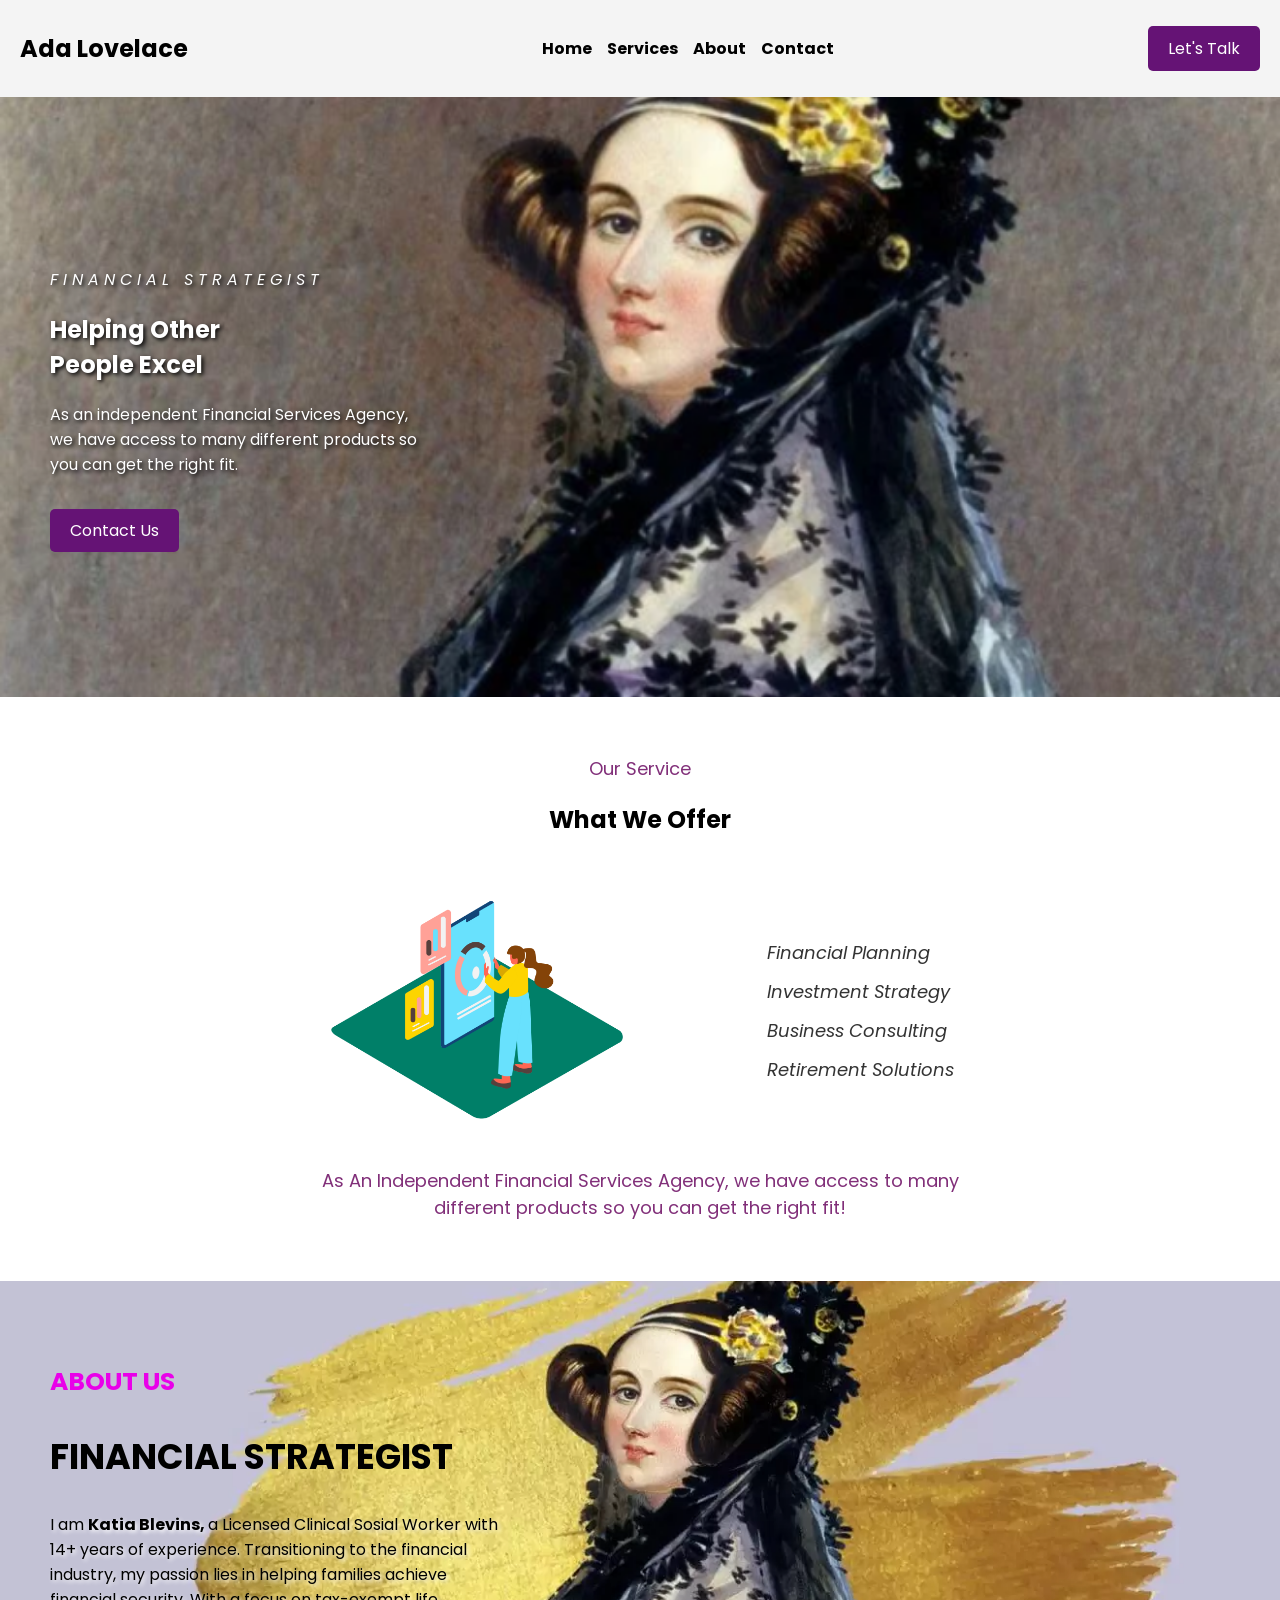
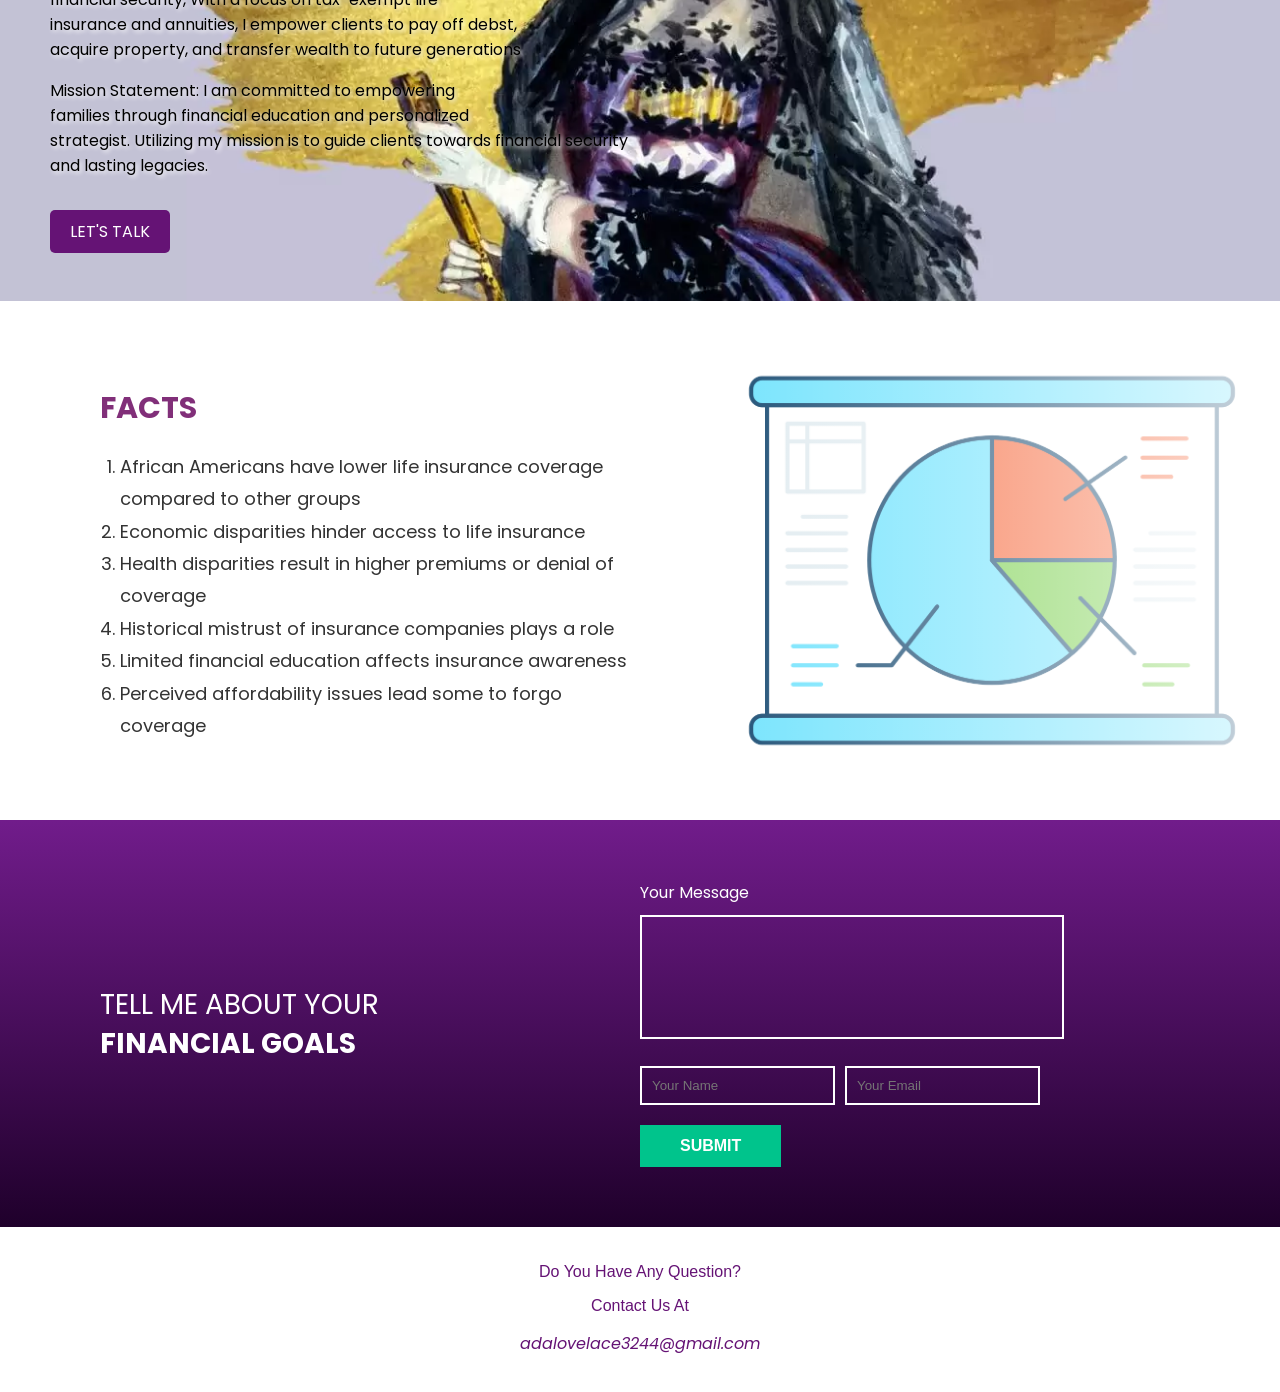
==== index.html @ 58914470 "Update and rename revlandingpage.html to index.html" ====
<!DOCTYPE html>
<html lang="en">
<head>
    <meta charset="UTF-8">
    <meta name="viewport" content="width=device-width, initial-scale=1.0">
    <title>Financial Strategist</title>
    <style>
        @import url('https://fonts.googleapis.com/css2?family=Poppins:ital,wght@0,100;0,200;0,300;0,400;0,500;0,600;0,700;0,800;0,900;1,100;1,200;1,300;1,400;1,500;1,600;1,700;1,800;1,900&display=swap');

        body {
            font-family: 'Poppins', sans-serif;
            margin: 0;
            padding: 0;
            box-sizing: border-box;
        }

        header {
            display: flex;
            justify-content: space-between;
            align-items: center;
            padding: 20px;
            background-color: #f4f4f4;
        }

        .logo {
            font-size: 24px;
            font-weight: bold;
        }

        nav ul {
            list-style: none;
            display: flex;
            gap: 15px;
        }

        nav ul li {
            cursor: pointer;
        }

        .tombol {
            padding: 10px 20px;
            background-color: #651375;
            color: white;
            text-decoration: none;
            border-radius: 5px;
        }

        .konten {
            height: 500px;
            display: flex;
            justify-content: space-between;
            align-items: center;
            padding: 50px;
            background-image: url(images/adalovelace.png);
            background-size: cover;
            background-position: center;
            background-repeat: no-repeat;
        }

        .konten1 {
            max-width: 50%;
            color: white;
        }

        .konten h1 {
            margin-bottom: 20px;
        }

        .layanan {
            padding: 40px 0 60px 0;
            text-align: center;
            background-color: #fff;
        }

        .layanan p {
            font-size: 18px;
            color: #812f79;
        }

        .layanan1 {
            display: flex;
            justify-content: center;
            align-items: center;
            gap: 100px;
            margin-top: 30px;
        }

        .layanan1 img {
            width: 300px;
            border-radius: 0px;
        }

        .layanan1 ul {
            list-style: none;
            text-align: left;
            font-size: 18px;
            color: #333;
            font-style: oblique;
        }

        .layanan1 li {
            margin-bottom: 10px;
            line-height: 1.6;
        }

        .isi {
            height: 500px;
            display: flex;
            justify-content: space-between;
            align-items: center;
            padding: 60px 50px;
            background-image: url(images/ada.png);
            background-size: cover;
            background-position: center;
            background-repeat: no-repeat;
        }

        .isi1 {
            text-align: left;
        }

        .fakta1 img {
            align-items: end;
            width: 300px;
            border-radius: 0px;
        }

        /* LAND4 - Facts */
        .list {
            position: relative;
            background-image: url('images/chart-5-74.png');
            background-repeat: no-repeat;
            background-position: right center;
            background-size: 45%;
            padding: 60px 100px;
            background-color: #fff;
        }

        .list::before {
            content: "";
            position: absolute;
            top: 0;
            right: 0;
            width: 50%;
            height: 100%;
            background: linear-gradient(to left, rgba(255,255,255,0.8), transparent);
            z-index: 0;
        }

        .list-content {
            position: relative;
            z-index: 1;
            max-width: 50%;
        }

        .list-content h2 {
            font-size: 30px;
            color: #812f79;
            margin-bottom: 20px;
        }

        .list-content ol {
            list-style: decimal;
            color: #333;
            font-size: 18px;
            line-height: 1.8;
            padding-left: 20px;
        }

        .test {
            display: flex;
            justify-content: space-between;
            align-items: center;
            padding: 60px 100px;
            background: linear-gradient(to bottom, #711c8b, #1f002b);
            color: white;
        }

        .test1 {
            flex: 1;
        }

        .test1 h2 {
            font-size: 28px;
            line-height: 1.4;
            font-weight: 400;
        }

        .test1 span {
            font-weight: 700;
        }

        .test2 {
            flex: 1;
            display: flex;
            flex-direction: column;
        }

        form {
            width: 100%;
            max-width: 400px;
        }

        label {
            font-size: 16px;
        }

        textarea {
            width: 100%;
            height: 100px;
            border: 2px solid white;
            background: transparent;
            color: white;
            padding: 10px;
            margin: 10px 0 20px;
            resize: none;
        }

        .masukkan {
            display: flex;
            gap: 10px;
        }

        .masukkan input {
            flex: 1;
            padding: 10px;
            border: 2px solid white;
            background: transparent;
            color: white;
        }

        button {
            margin-top: 20px;
            padding: 12px 40px;
            background-color: #00c48c;
            border: none;
            color: white;
            font-weight: bold;
            font-size: 16px;
            cursor: pointer;
        }

        button:hover {
            background-color: #00e9a3;
        }

        .foter {
            text-align: center;
            padding: 20px;
            background-color: #ffffff;
            color: rgb(0, 0, 0);
        }
    </style>
</head>
<body>
    <!-- Land1 -->
    <header>
        <div class="logo">Ada Lovelace</div>
        <nav>
            <ul>
                <li><b>Home</b></li>
                <li><b>Services</b></li>
                <li><b>About</b></li>
                <li><b>Contact</b></li>
            </ul>
        </nav>
        <a href="#" class="tombol">Let's Talk</a>
    </header>

    <section class="konten">
        <div class="konten1">
            <p style="font-style: italic; text-shadow: 2px 2px 4px black;">F I N A N C I A L &nbsp; S T R A T E G I S T</p>
            <h1 style="text-shadow: 2px 2px 4px black;">Helping Other <br> People Excel</h1>
            <p style="text-shadow: 2px 2px 4px black;">As an independent Financial Services Agency,<br> we have access to many different products so <br>you can get the right fit.</p> <br>
            <a href="#" class="tombol">Contact Us</a>
        </div>
    </section>

    <!-- Land2 -->
    <section id="layanan" class="layanan">
        <p>Our Service</p>
        <h2>What We Offer</h2>

        <div class="layanan1">
            <img src="images/smartphone-data-82.png" alt="smartphone">
            <ul>
                <li>Financial Planning</li>
                <li>Investment Strategy</li>
                <li>Business Consulting</li>
                <li>Retirement Solutions</li>
            </ul>
        </div>

        <p style="display: inline;">As An Independent Financial Services Agency, we have access to many <br>different products so you can get the right fit!</p>
    </section>

    <!-- Land3 -->
    <section class="isi">
        <div class="isi1">
            <h3 style="color: #e900e9; font-size: 25px;">ABOUT US</h3>
            <h1 style="font-size: 35px;">FINANCIAL STRATEGIST</h1>
            <p style="color: black; text-shadow: 2px 2px 4px white;">I am <strong>Katia Blevins, </strong>a Licensed Clinical Sosial Worker with <br>
                14+ years of experience. Transitioning to the financial <br>
                industry, my passion lies in helping families achieve <br>
                financial security, With a focus on tax-exempt life <br>
                insurance and annuities, I empower clients to pay off debst, <br>
                acquire property, and transfer wealth to future generations</p>
            
            <p style="color: black; text-shadow: 2px 2px 4px white;">Mission Statement: I am committed to empowering <br>
                families through financial education and personalized <br>
                strategist. Utilizing my mission is to guide clients towards financial security <br>
                and lasting legacies.</p><br>

            <a href="#" class="tombol">LET'S TALK</a>
        </div>
    </section>

    <!-- Land4 -->
    <section class="list">
        <div class="list-content">
            <h2>FACTS</h2>
            <ol>
                <li>African Americans have lower life insurance coverage compared to other groups</li>
                <li>Economic disparities hinder access to life insurance</li>
                <li>Health disparities result in higher premiums or denial of coverage</li>
                <li>Historical mistrust of insurance companies plays a role</li>
                <li>Limited financial education affects insurance awareness</li>
                <li>Perceived affordability issues lead some to forgo coverage</li>
            </ol>
        </div>
    </section>

    <!-- Land5 -->
    <section class="test">
        <div class="test1">
            <h2>TELL ME ABOUT YOUR<br><span>FINANCIAL GOALS</span></h2>
        </div>
        <div class="test2">
            <form>
                <label>Your Message</label>
                <textarea placeholder=""></textarea>

                <div class="masukkan">
                    <input type="text" placeholder="Your Name">
                    <input type="email" placeholder="Your Email">
                </div>

                <button type="submit">SUBMIT</button>
            </form>
        </div>
    </section>

    <!--Footer-->

    <footer class= foter>
        <p style="color: #651375; font-family: 'Franklin Gothic Medium', 'Arial Narrow', Arial, sans-serif;">Do You Have Any Question?</p>
        <p style="color: #651375; font-family: 'Franklin Gothic Medium', 'Arial Narrow', Arial, sans-serif;">Contact Us At</p>
        <p style="color: #651375; font-style: italic;">adalovelace3244@gmail.com</p>
    </footer>
</body>
</html>
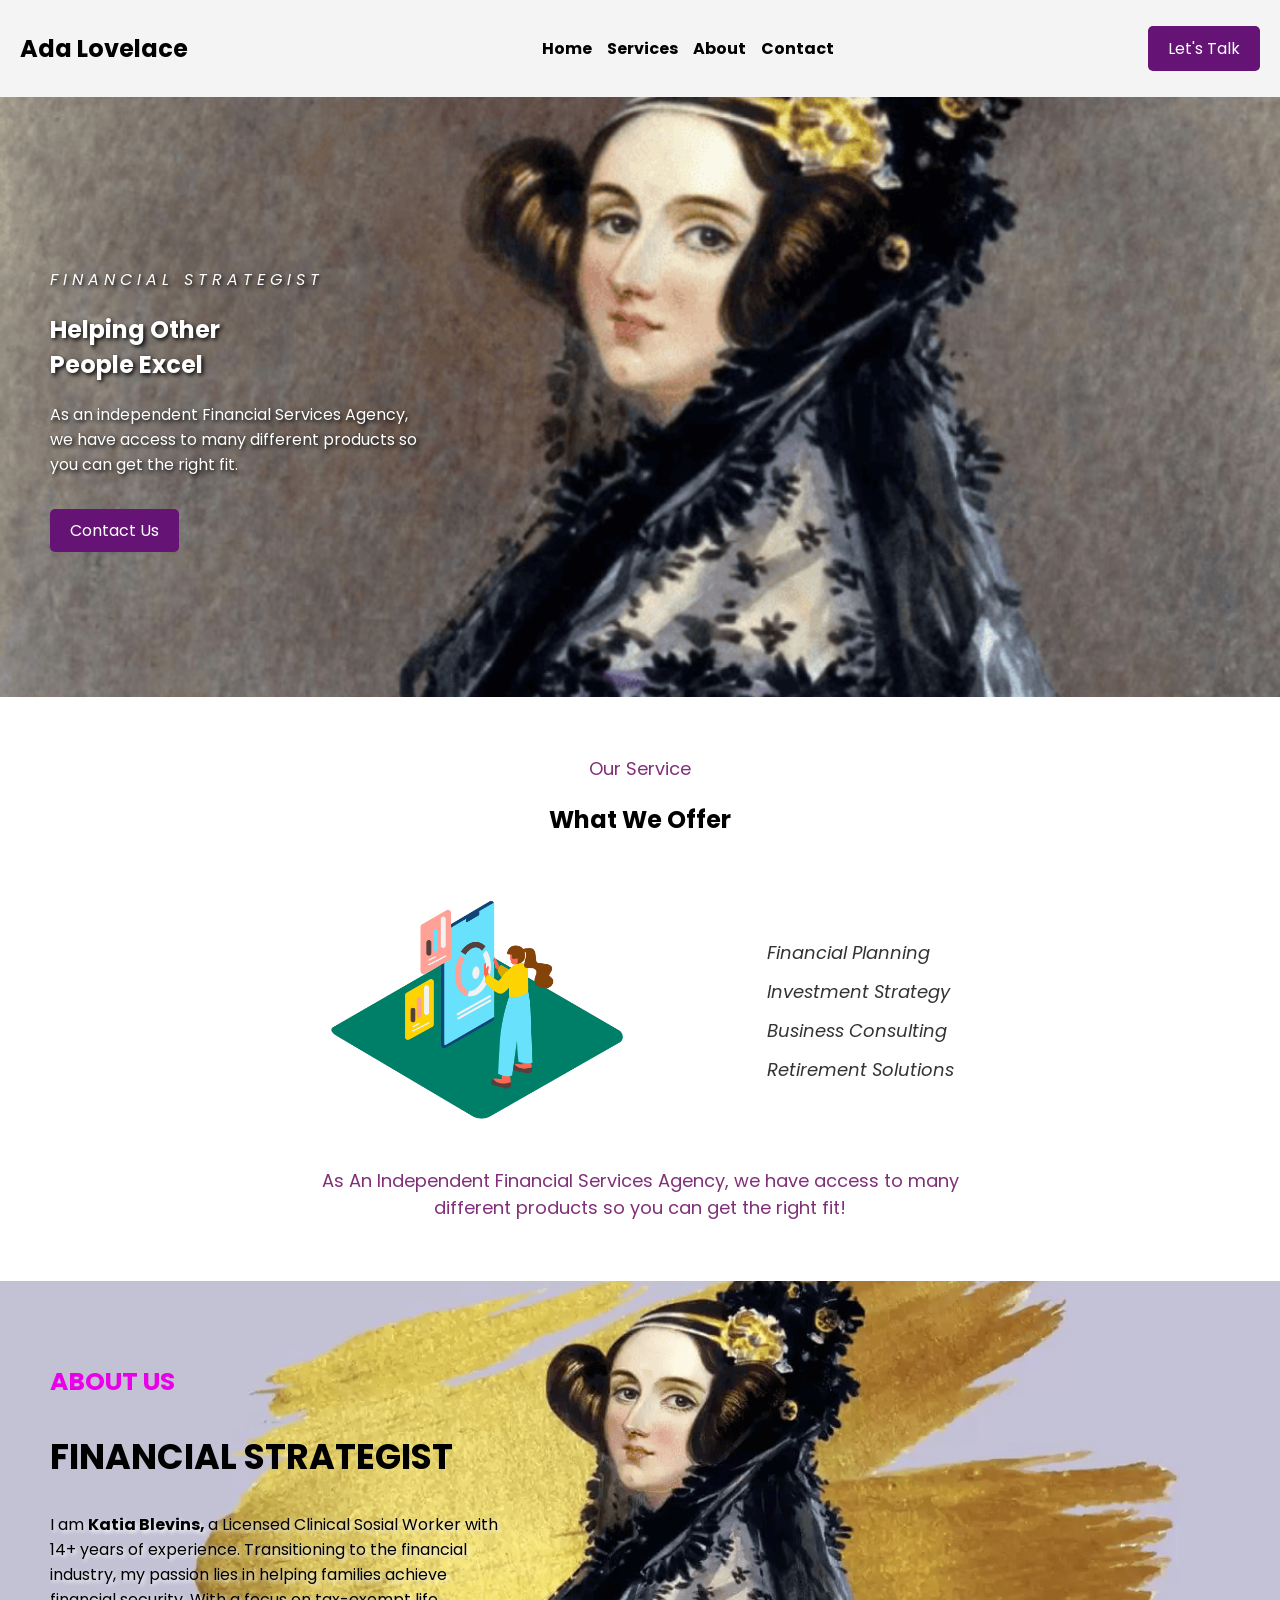
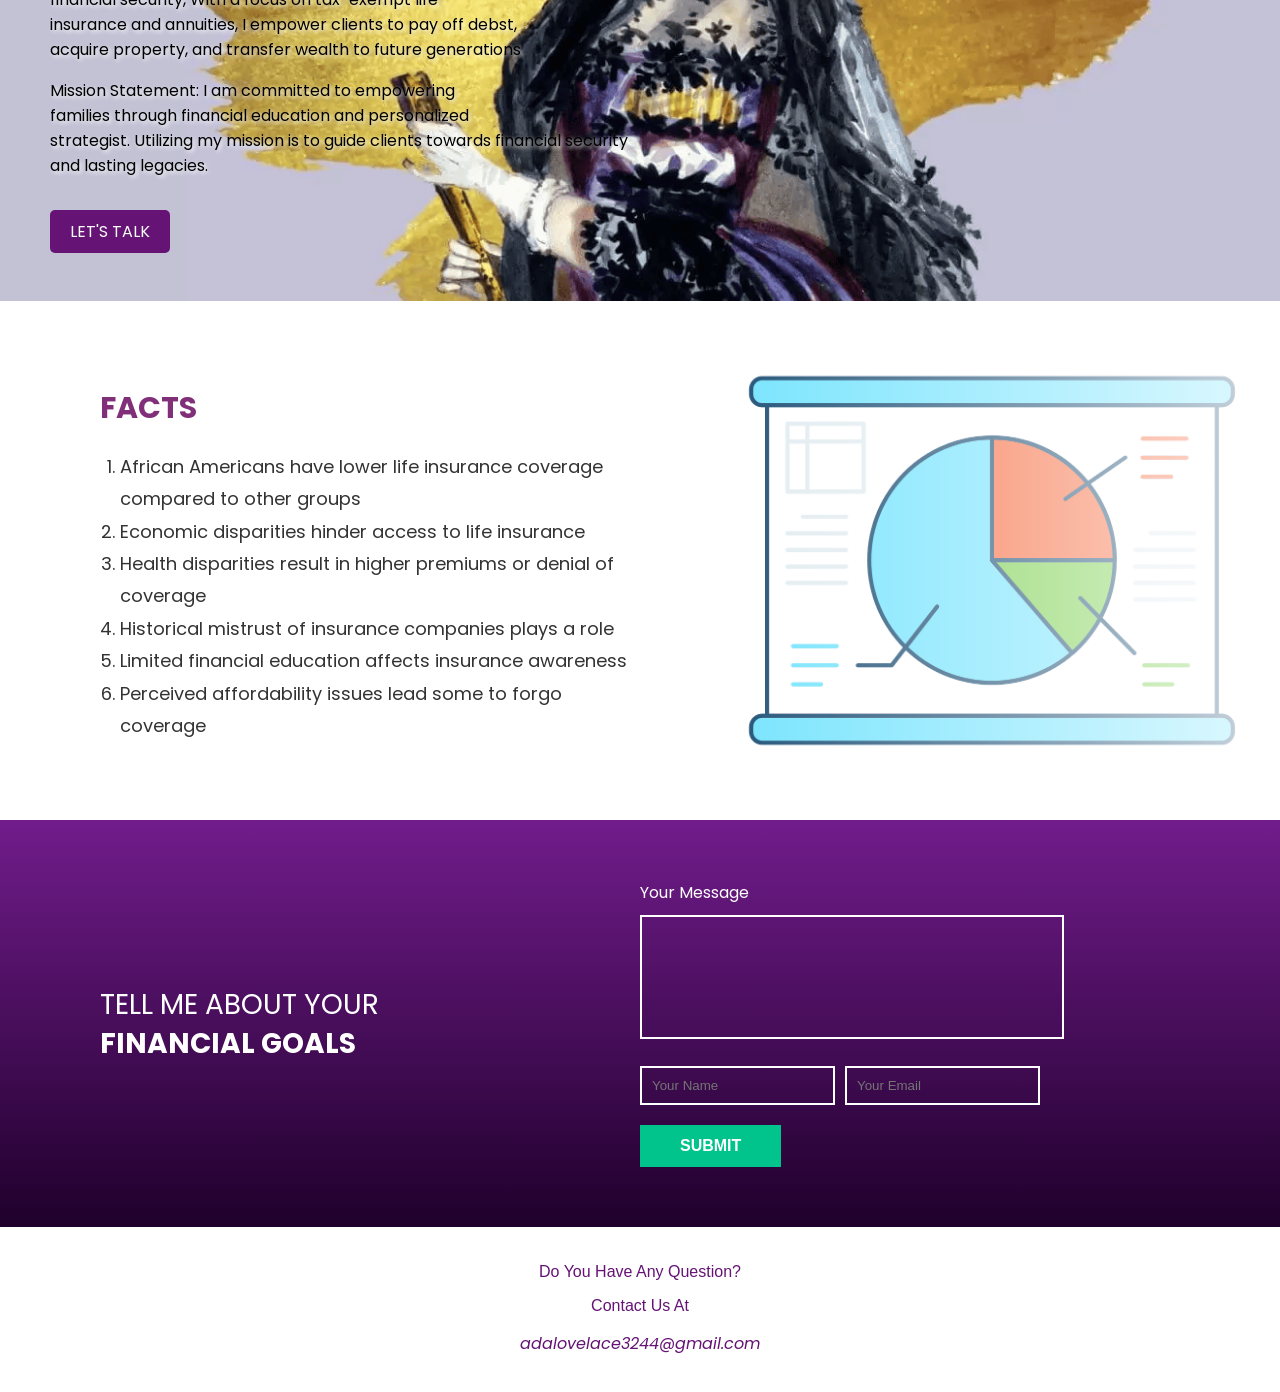
==== commit ecb885b5: "Update index.html" ====
--- a/index.html
+++ b/index.html
@@ -4,253 +4,7 @@
     <meta charset="UTF-8">
     <meta name="viewport" content="width=device-width, initial-scale=1.0">
     <title>Financial Strategist</title>
-    <style>
-        @import url('https://fonts.googleapis.com/css2?family=Poppins:ital,wght@0,100;0,200;0,300;0,400;0,500;0,600;0,700;0,800;0,900;1,100;1,200;1,300;1,400;1,500;1,600;1,700;1,800;1,900&display=swap');
-
-        body {
-            font-family: 'Poppins', sans-serif;
-            margin: 0;
-            padding: 0;
-            box-sizing: border-box;
-        }
-
-        header {
-            display: flex;
-            justify-content: space-between;
-            align-items: center;
-            padding: 20px;
-            background-color: #f4f4f4;
-        }
-
-        .logo {
-            font-size: 24px;
-            font-weight: bold;
-        }
-
-        nav ul {
-            list-style: none;
-            display: flex;
-            gap: 15px;
-        }
-
-        nav ul li {
-            cursor: pointer;
-        }
-
-        .tombol {
-            padding: 10px 20px;
-            background-color: #651375;
-            color: white;
-            text-decoration: none;
-            border-radius: 5px;
-        }
-
-        .konten {
-            height: 500px;
-            display: flex;
-            justify-content: space-between;
-            align-items: center;
-            padding: 50px;
-            background-image: url(images/adalovelace.png);
-            background-size: cover;
-            background-position: center;
-            background-repeat: no-repeat;
-        }
-
-        .konten1 {
-            max-width: 50%;
-            color: white;
-        }
-
-        .konten h1 {
-            margin-bottom: 20px;
-        }
-
-        .layanan {
-            padding: 40px 0 60px 0;
-            text-align: center;
-            background-color: #fff;
-        }
-
-        .layanan p {
-            font-size: 18px;
-            color: #812f79;
-        }
-
-        .layanan1 {
-            display: flex;
-            justify-content: center;
-            align-items: center;
-            gap: 100px;
-            margin-top: 30px;
-        }
-
-        .layanan1 img {
-            width: 300px;
-            border-radius: 0px;
-        }
-
-        .layanan1 ul {
-            list-style: none;
-            text-align: left;
-            font-size: 18px;
-            color: #333;
-            font-style: oblique;
-        }
-
-        .layanan1 li {
-            margin-bottom: 10px;
-            line-height: 1.6;
-        }
-
-        .isi {
-            height: 500px;
-            display: flex;
-            justify-content: space-between;
-            align-items: center;
-            padding: 60px 50px;
-            background-image: url(images/ada.png);
-            background-size: cover;
-            background-position: center;
-            background-repeat: no-repeat;
-        }
-
-        .isi1 {
-            text-align: left;
-        }
-
-        .fakta1 img {
-            align-items: end;
-            width: 300px;
-            border-radius: 0px;
-        }
-
-        /* LAND4 - Facts */
-        .list {
-            position: relative;
-            background-image: url('images/chart-5-74.png');
-            background-repeat: no-repeat;
-            background-position: right center;
-            background-size: 45%;
-            padding: 60px 100px;
-            background-color: #fff;
-        }
-
-        .list::before {
-            content: "";
-            position: absolute;
-            top: 0;
-            right: 0;
-            width: 50%;
-            height: 100%;
-            background: linear-gradient(to left, rgba(255,255,255,0.8), transparent);
-            z-index: 0;
-        }
-
-        .list-content {
-            position: relative;
-            z-index: 1;
-            max-width: 50%;
-        }
-
-        .list-content h2 {
-            font-size: 30px;
-            color: #812f79;
-            margin-bottom: 20px;
-        }
-
-        .list-content ol {
-            list-style: decimal;
-            color: #333;
-            font-size: 18px;
-            line-height: 1.8;
-            padding-left: 20px;
-        }
-
-        .test {
-            display: flex;
-            justify-content: space-between;
-            align-items: center;
-            padding: 60px 100px;
-            background: linear-gradient(to bottom, #711c8b, #1f002b);
-            color: white;
-        }
-
-        .test1 {
-            flex: 1;
-        }
-
-        .test1 h2 {
-            font-size: 28px;
-            line-height: 1.4;
-            font-weight: 400;
-        }
-
-        .test1 span {
-            font-weight: 700;
-        }
-
-        .test2 {
-            flex: 1;
-            display: flex;
-            flex-direction: column;
-        }
-
-        form {
-            width: 100%;
-            max-width: 400px;
-        }
-
-        label {
-            font-size: 16px;
-        }
-
-        textarea {
-            width: 100%;
-            height: 100px;
-            border: 2px solid white;
-            background: transparent;
-            color: white;
-            padding: 10px;
-            margin: 10px 0 20px;
-            resize: none;
-        }
-
-        .masukkan {
-            display: flex;
-            gap: 10px;
-        }
-
-        .masukkan input {
-            flex: 1;
-            padding: 10px;
-            border: 2px solid white;
-            background: transparent;
-            color: white;
-        }
-
-        button {
-            margin-top: 20px;
-            padding: 12px 40px;
-            background-color: #00c48c;
-            border: none;
-            color: white;
-            font-weight: bold;
-            font-size: 16px;
-            cursor: pointer;
-        }
-
-        button:hover {
-            background-color: #00e9a3;
-        }
-
-        .foter {
-            text-align: center;
-            padding: 20px;
-            background-color: #ffffff;
-            color: rgb(0, 0, 0);
-        }
-    </style>
+    <link rel="stylesheet" href="/css/style.css">
 </head>
 <body>
     <!-- Land1 -->
@@ -359,4 +113,3 @@
     </footer>
 </body>
 </html>
-
--- a/css/style.css
+++ b/css/style.css
@@ -0,0 +1,245 @@
+@import url('https://fonts.googleapis.com/css2?family=Poppins:ital,wght@0,100;0,200;0,300;0,400;0,500;0,600;0,700;0,800;0,900;1,100;1,200;1,300;1,400;1,500;1,600;1,700;1,800;1,900&display=swap');
+
+        body {
+            font-family: 'Poppins', sans-serif;
+            margin: 0;
+            padding: 0;
+            box-sizing: border-box;
+        }
+
+        header {
+            display: flex;
+            justify-content: space-between;
+            align-items: center;
+            padding: 20px;
+            background-color: #f4f4f4;
+        }
+
+        .logo {
+            font-size: 24px;
+            font-weight: bold;
+        }
+
+        nav ul {
+            list-style: none;
+            display: flex;
+            gap: 15px;
+        }
+
+        nav ul li {
+            cursor: pointer;
+        }
+
+        .tombol {
+            padding: 10px 20px;
+            background-color: #651375;
+            color: white;
+            text-decoration: none;
+            border-radius: 5px;
+        }
+
+        .konten {
+            height: 500px;
+            display: flex;
+            justify-content: space-between;
+            align-items: center;
+            padding: 50px;
+            background-image: url(../images/adalovelace.png);
+            background-size: cover;
+            background-position: center;
+            background-repeat: no-repeat;
+        }
+
+        .konten1 {
+            max-width: 50%;
+            color: white;
+        }
+
+        .konten h1 {
+            margin-bottom: 20px;
+        }
+
+        .layanan {
+            padding: 40px 0 60px 0;
+            text-align: center;
+            background-color: #fff;
+        }
+
+        .layanan p {
+            font-size: 18px;
+            color: #812f79;
+        }
+
+        .layanan1 {
+            display: flex;
+            justify-content: center;
+            align-items: center;
+            gap: 100px;
+            margin-top: 30px;
+        }
+
+        .layanan1 img {
+            width: 300px;
+            border-radius: 0px;
+        }
+
+        .layanan1 ul {
+            list-style: none;
+            text-align: left;
+            font-size: 18px;
+            color: #333;
+            font-style: oblique;
+        }
+
+        .layanan1 li {
+            margin-bottom: 10px;
+            line-height: 1.6;
+        }
+
+        .isi {
+            height: 500px;
+            display: flex;
+            justify-content: space-between;
+            align-items: center;
+            padding: 60px 50px;
+            background-image: url(../images/ada.png);
+            background-size: cover;
+            background-position: center;
+            background-repeat: no-repeat;
+        }
+
+        .isi1 {
+            text-align: left;
+        }
+
+        .fakta1 img {
+            align-items: end;
+            width: 300px;
+            border-radius: 0px;
+        }
+
+        /* LAND4 - Facts */
+        .list {
+            position: relative;
+            background-image: url('../images/chart-5-74.png');
+            background-repeat: no-repeat;
+            background-position: right center;
+            background-size: 45%;
+            padding: 60px 100px;
+            background-color: #fff;
+        }
+
+        .list::before {
+            content: "";
+            position: absolute;
+            top: 0;
+            right: 0;
+            width: 50%;
+            height: 100%;
+            background: linear-gradient(to left, rgba(255, 255, 255, 0.8), transparent);
+            z-index: 0;
+        }
+
+        .list-content {
+            position: relative;
+            z-index: 1;
+            max-width: 50%;
+        }
+
+        .list-content h2 {
+            font-size: 30px;
+            color: #812f79;
+            margin-bottom: 20px;
+        }
+
+        .list-content ol {
+            list-style: decimal;
+            color: #333;
+            font-size: 18px;
+            line-height: 1.8;
+            padding-left: 20px;
+        }
+
+        .test {
+            display: flex;
+            justify-content: space-between;
+            align-items: center;
+            padding: 60px 100px;
+            background: linear-gradient(to bottom, #711c8b, #1f002b);
+            color: white;
+        }
+
+        .test1 {
+            flex: 1;
+        }
+
+        .test1 h2 {
+            font-size: 28px;
+            line-height: 1.4;
+            font-weight: 400;
+        }
+
+        .test1 span {
+            font-weight: 700;
+        }
+
+        .test2 {
+            flex: 1;
+            display: flex;
+            flex-direction: column;
+        }
+
+        form {
+            width: 100%;
+            max-width: 400px;
+        }
+
+        label {
+            font-size: 16px;
+        }
+
+        textarea {
+            width: 100%;
+            height: 100px;
+            border: 2px solid white;
+            background: transparent;
+            color: white;
+            padding: 10px;
+            margin: 10px 0 20px;
+            resize: none;
+        }
+
+        .masukkan {
+            display: flex;
+            gap: 10px;
+        }
+
+        .masukkan input {
+            flex: 1;
+            padding: 10px;
+            border: 2px solid white;
+            background: transparent;
+            color: white;
+        }
+
+        button {
+            margin-top: 20px;
+            padding: 12px 40px;
+            background-color: #00c48c;
+            border: none;
+            color: white;
+            font-weight: bold;
+            font-size: 16px;
+            cursor: pointer;
+        }
+
+        button:hover {
+            background-color: #00e9a3;
+        }
+
+        .foter {
+            text-align: center;
+            padding: 20px;
+            background-color: #ffffff;
+            color: rgb(0, 0, 0);
+        }
